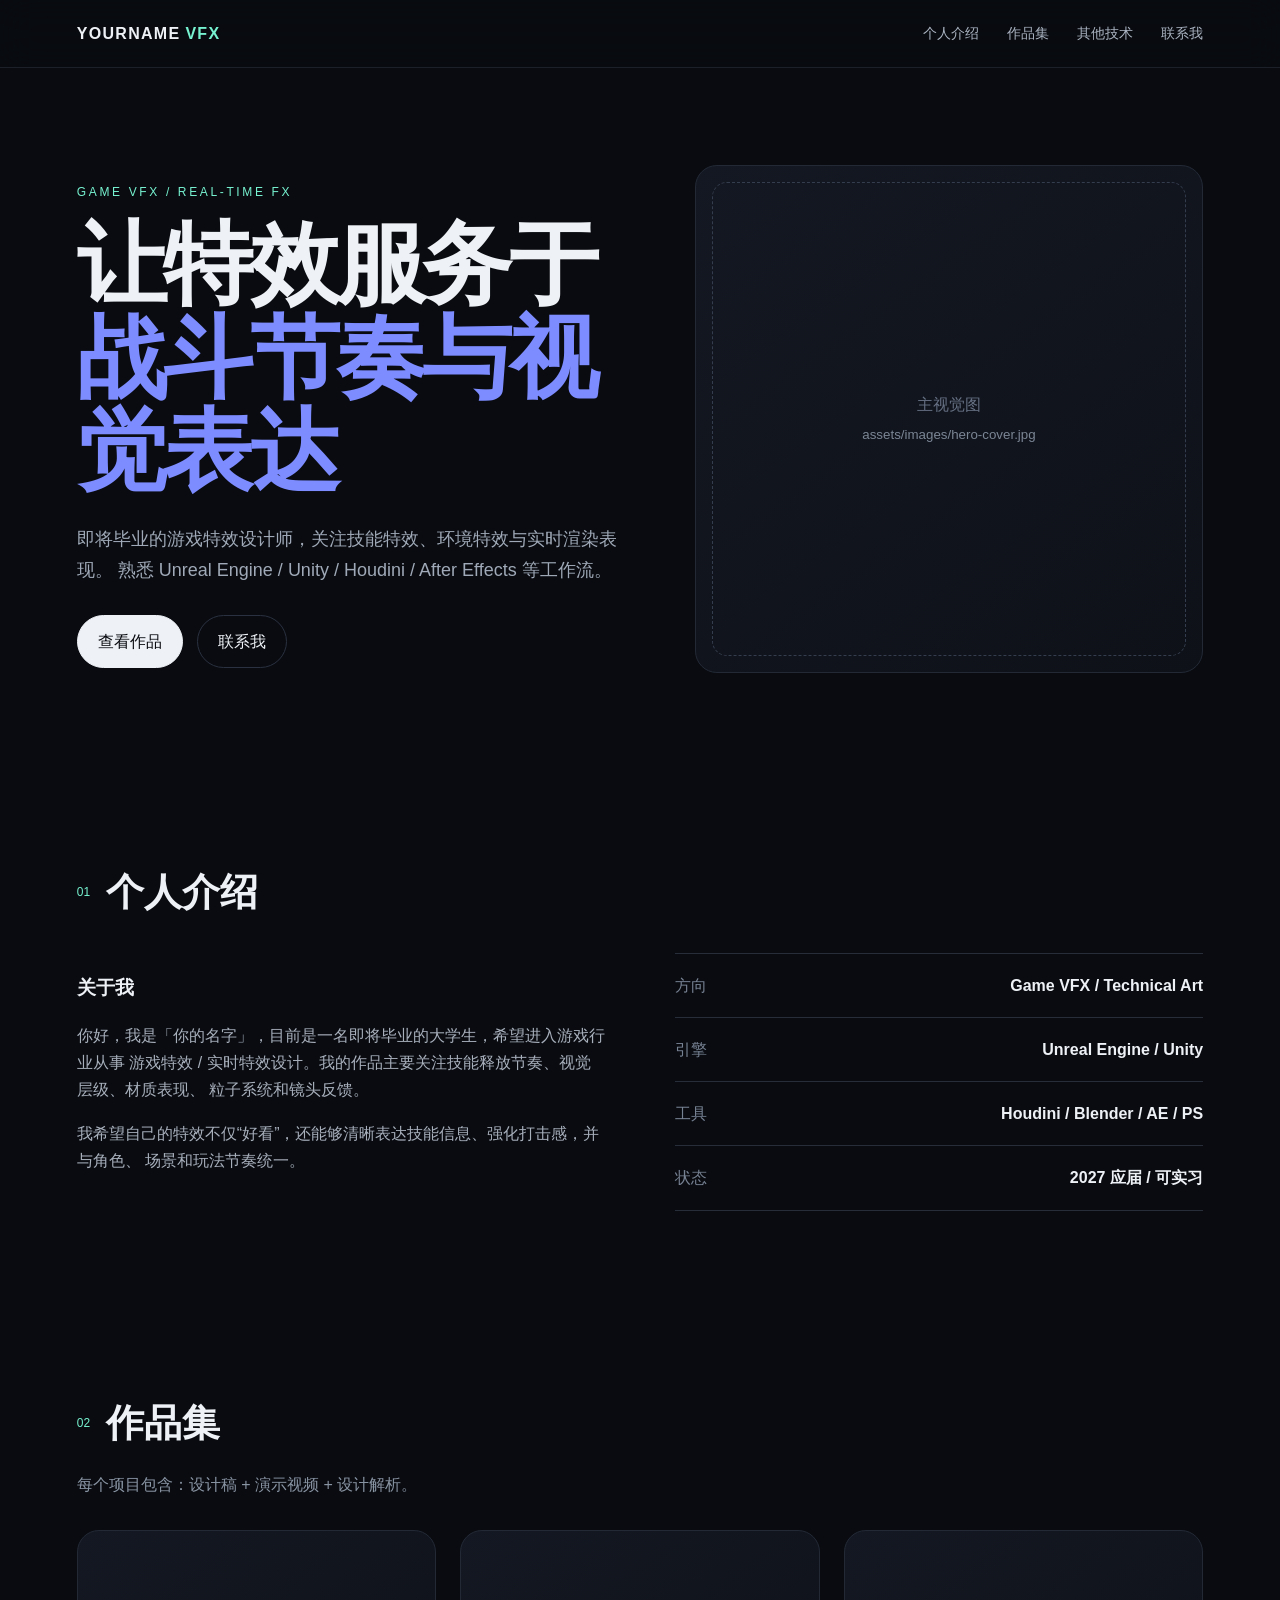
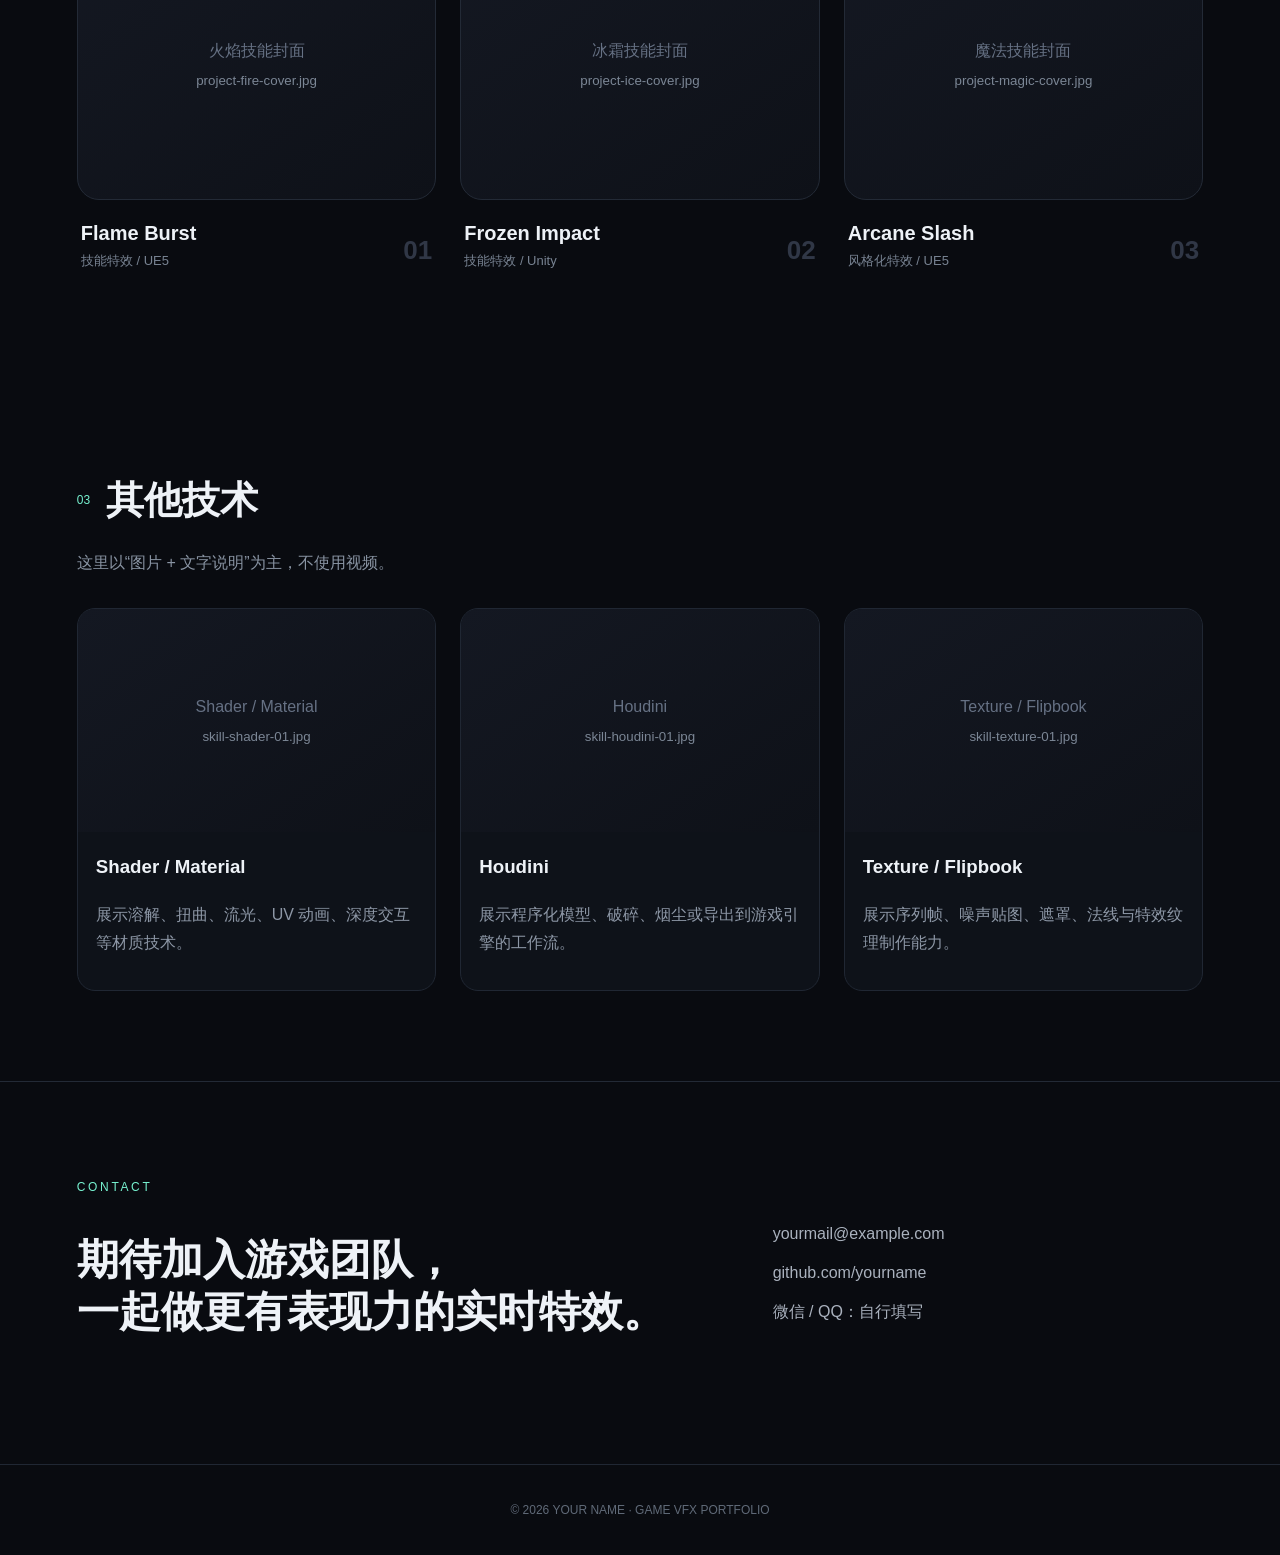
==== index.html @ 78c402db "Add files via upload" ====
<!DOCTYPE html>
<html lang="zh-CN">
<head>
  <meta charset="UTF-8" />
  <meta name="viewport" content="width=device-width, initial-scale=1.0" />
  <meta name="description" content="游戏特效设计师个人作品集" />
  <title>你的名字 | Game VFX Portfolio</title>
  <link rel="stylesheet" href="assets/css/style.css" />
</head>
<body>
  <header class="site-header">
    <a class="logo" href="index.html">YOURNAME<span>VFX</span></a>
    <nav>
      <a href="#about">个人介绍</a>
      <a href="#portfolio">作品集</a>
      <a href="#skills">其他技术</a>
      <a href="#contact">联系我</a>
    </nav>
  </header>

  <main>
    <section class="hero">
      <div>
        <p class="eyebrow">GAME VFX / REAL-TIME FX</p>
        <h1>让特效服务于<br><span>战斗节奏与视觉表达</span></h1>
        <p class="hero-copy">
          即将毕业的游戏特效设计师，关注技能特效、环境特效与实时渲染表现。
          熟悉 Unreal Engine / Unity / Houdini / After Effects 等工作流。
        </p>
        <div class="hero-actions">
          <a class="btn primary" href="#portfolio">查看作品</a>
          <a class="btn ghost" href="#contact">联系我</a>
        </div>
      </div>
      <div class="hero-card">
        <div class="hero-placeholder">
          <span>主视觉图</span>
          <small>assets/images/hero-cover.jpg</small>
        </div>
      </div>
    </section>

    <section id="about" class="section">
      <div class="section-title">
        <span>01</span><h2>个人介绍</h2>
      </div>
      <div class="about-grid">
        <div>
          <h3>关于我</h3>
          <p>
            你好，我是「你的名字」，目前是一名即将毕业的大学生，希望进入游戏行业从事
            游戏特效 / 实时特效设计。我的作品主要关注技能释放节奏、视觉层级、材质表现、
            粒子系统和镜头反馈。
          </p>
          <p>
            我希望自己的特效不仅“好看”，还能够清晰表达技能信息、强化打击感，并与角色、
            场景和玩法节奏统一。
          </p>
        </div>
        <div class="info-list">
          <div><span>方向</span><b>Game VFX / Technical Art</b></div>
          <div><span>引擎</span><b>Unreal Engine / Unity</b></div>
          <div><span>工具</span><b>Houdini / Blender / AE / PS</b></div>
          <div><span>状态</span><b>2027 应届 / 可实习</b></div>
        </div>
      </div>
    </section>

    <section id="portfolio" class="section">
      <div class="section-title">
        <span>02</span><h2>作品集</h2>
      </div>
      <p class="section-desc">每个项目包含：设计稿 + 演示视频 + 设计解析。</p>

      <div class="project-grid">
        <a class="project-card" href="project-fire.html">
          <div class="thumb placeholder">
            <span>火焰技能封面</span>
            <small>project-fire-cover.jpg</small>
          </div>
          <div class="project-meta">
            <div><b>Flame Burst</b><span>技能特效 / UE5</span></div>
            <strong>01</strong>
          </div>
        </a>

        <a class="project-card" href="project-ice.html">
          <div class="thumb placeholder">
            <span>冰霜技能封面</span>
            <small>project-ice-cover.jpg</small>
          </div>
          <div class="project-meta">
            <div><b>Frozen Impact</b><span>技能特效 / Unity</span></div>
            <strong>02</strong>
          </div>
        </a>

        <a class="project-card" href="project-magic.html">
          <div class="thumb placeholder">
            <span>魔法技能封面</span>
            <small>project-magic-cover.jpg</small>
          </div>
          <div class="project-meta">
            <div><b>Arcane Slash</b><span>风格化特效 / UE5</span></div>
            <strong>03</strong>
          </div>
        </a>
      </div>
    </section>

    <section id="skills" class="section">
      <div class="section-title">
        <span>03</span><h2>其他技术</h2>
      </div>
      <p class="section-desc">这里以“图片 + 文字说明”为主，不使用视频。</p>

      <div class="skills-grid">
        <article class="skill-card">
          <div class="skill-image placeholder">
            <span>Shader / Material</span>
            <small>skill-shader-01.jpg</small>
          </div>
          <h3>Shader / Material</h3>
          <p>展示溶解、扭曲、流光、UV 动画、深度交互等材质技术。</p>
        </article>

        <article class="skill-card">
          <div class="skill-image placeholder">
            <span>Houdini</span>
            <small>skill-houdini-01.jpg</small>
          </div>
          <h3>Houdini</h3>
          <p>展示程序化模型、破碎、烟尘或导出到游戏引擎的工作流。</p>
        </article>

        <article class="skill-card">
          <div class="skill-image placeholder">
            <span>Texture / Flipbook</span>
            <small>skill-texture-01.jpg</small>
          </div>
          <h3>Texture / Flipbook</h3>
          <p>展示序列帧、噪声贴图、遮罩、法线与特效纹理制作能力。</p>
        </article>
      </div>
    </section>

    <section id="contact" class="section contact">
      <div>
        <span class="eyebrow">CONTACT</span>
        <h2>期待加入游戏团队，<br>一起做更有表现力的实时特效。</h2>
      </div>
      <div class="contact-list">
        <a href="mailto:yourmail@example.com">yourmail@example.com</a>
        <a href="https://github.com/yourname" target="_blank" rel="noreferrer">github.com/yourname</a>
        <span>微信 / QQ：自行填写</span>
      </div>
    </section>
  </main>

  <footer>© 2026 YOUR NAME · GAME VFX PORTFOLIO</footer>
  <script src="assets/js/main.js"></script>
</body>
</html>
---- assets/css/style.css ----
*{box-sizing:border-box}html{scroll-behavior:smooth}body{margin:0;background:#090b10;color:#eef2f7;font-family:Inter,"Microsoft YaHei",Arial,sans-serif;line-height:1.7}a{color:inherit;text-decoration:none}img,video{max-width:100%;display:block}.site-header{position:sticky;top:0;z-index:20;display:flex;justify-content:space-between;align-items:center;padding:20px 6vw;background:rgba(9,11,16,.82);backdrop-filter:blur(18px);border-bottom:1px solid #1b2029}.logo{font-weight:800;letter-spacing:.08em}.logo span{color:#77f2d0;margin-left:5px}.site-header nav{display:flex;gap:28px;font-size:14px;color:#abb4c2}.site-header nav a:hover{color:#77f2d0}.hero,.section,.project-page{max-width:1280px;margin:auto}.hero{min-height:78vh;display:grid;grid-template-columns:1.05fr .95fr;gap:56px;align-items:center;padding:80px 6vw}.eyebrow{font-size:12px;letter-spacing:.22em;color:#77f2d0;text-transform:uppercase}.hero h1,.project-hero h1{font-size:clamp(46px,7vw,96px);line-height:1.04;margin:16px 0 26px;letter-spacing:-.04em}.hero h1 span{color:#7d8cff}.hero-copy{max-width:650px;color:#9fa9b7;font-size:18px}.hero-actions{display:flex;gap:14px;margin-top:30px}.btn{padding:12px 20px;border:1px solid #2a3140;border-radius:999px}.btn.primary{background:#eef2f7;color:#090b10;border-color:#eef2f7}.btn.ghost:hover{border-color:#77f2d0}.hero-card,.placeholder,.detail-placeholder{border:1px solid #232a36;background:linear-gradient(145deg,#141822,#0e1118);border-radius:22px}.hero-card{padding:16px}.hero-placeholder{aspect-ratio:1/1;display:grid;place-content:center;text-align:center;color:#657083;border:1px dashed #343d4d;border-radius:15px}.hero-placeholder small,.placeholder small,.detail-placeholder small{display:block;color:#7b8695;margin-top:6px}.section{padding:90px 6vw}.section-title{display:flex;align-items:center;gap:16px;margin-bottom:28px}.section-title span{font-size:12px;color:#77f2d0}.section-title h2{font-size:38px;margin:0}.section-desc{color:#8994a3;margin:-12px 0 32px}.about-grid{display:grid;grid-template-columns:1fr 1fr;gap:70px}.about-grid p{color:#a8b0bc}.info-list{border-top:1px solid #272e3a}.info-list div{display:flex;justify-content:space-between;padding:18px 0;border-bottom:1px solid #272e3a}.info-list span{color:#768192}.project-grid{display:grid;grid-template-columns:repeat(3,1fr);gap:24px}.project-card{transition:.25s}.project-card:hover{transform:translateY(-6px)}.thumb{aspect-ratio:4/3;display:grid;place-content:center;text-align:center;color:#667184}.project-meta{display:flex;justify-content:space-between;align-items:flex-end;padding:16px 4px}.project-meta b{display:block;font-size:20px}.project-meta span{display:block;color:#788392;font-size:13px}.project-meta strong{font-size:26px;color:#303746}.skills-grid{display:grid;grid-template-columns:repeat(3,1fr);gap:24px}.skill-card{border:1px solid #202733;border-radius:18px;overflow:hidden;background:#0e1219}.skill-image{aspect-ratio:16/10;border:0;border-radius:0;display:grid;place-content:center;text-align:center;color:#667184}.skill-card h3,.skill-card p{padding:0 18px}.skill-card p{color:#8d97a6;padding-bottom:18px}.contact{display:grid;grid-template-columns:1.2fr .8fr;gap:50px;border-top:1px solid #232a36}.contact h2{font-size:42px;line-height:1.25}.contact-list{display:flex;flex-direction:column;gap:12px;justify-content:center;color:#aab2be}.contact-list a:hover{color:#77f2d0}footer{padding:35px 6vw;border-top:1px solid #202733;color:#606a78;font-size:12px;text-align:center}.project-page{padding:60px 6vw 100px}.project-hero{padding:50px 0 70px;max-width:900px}.project-hero p:last-child{color:#9ea8b6;font-size:18px}.project-block{padding:60px 0;border-top:1px solid #202733}.image-stack{display:grid;grid-template-columns:1fr 1fr;gap:20px}.detail-placeholder{aspect-ratio:16/10;display:grid;place-content:center;text-align:center;color:#687385}.project-video{width:100%;border-radius:18px;background:#000;border:1px solid #222a35}.file-note{font-size:13px;color:#697485}.analysis-grid{display:grid;grid-template-columns:1fr 1fr;gap:20px}.analysis-grid article{padding:24px;border:1px solid #202733;border-radius:16px;background:#0e1219}.analysis-grid h3{margin-top:0}.analysis-grid p{color:#929ca9}.project-nav{display:flex;justify-content:space-between;padding-top:40px}.project-nav a{color:#77f2d0}@media(max-width:900px){.site-header{padding:16px 5vw}.site-header nav{gap:14px;font-size:12px}.hero{grid-template-columns:1fr;padding:60px 5vw}.about-grid,.contact,.analysis-grid,.image-stack{grid-template-columns:1fr}.project-grid,.skills-grid{grid-template-columns:1fr 1fr}.section{padding:70px 5vw}}@media(max-width:620px){.site-header nav a:nth-child(2),.site-header nav a:nth-child(3){display:none}.project-grid,.skills-grid{grid-template-columns:1fr}.hero h1{font-size:48px}.section-title h2{font-size:30px}.contact h2{font-size:32px}}
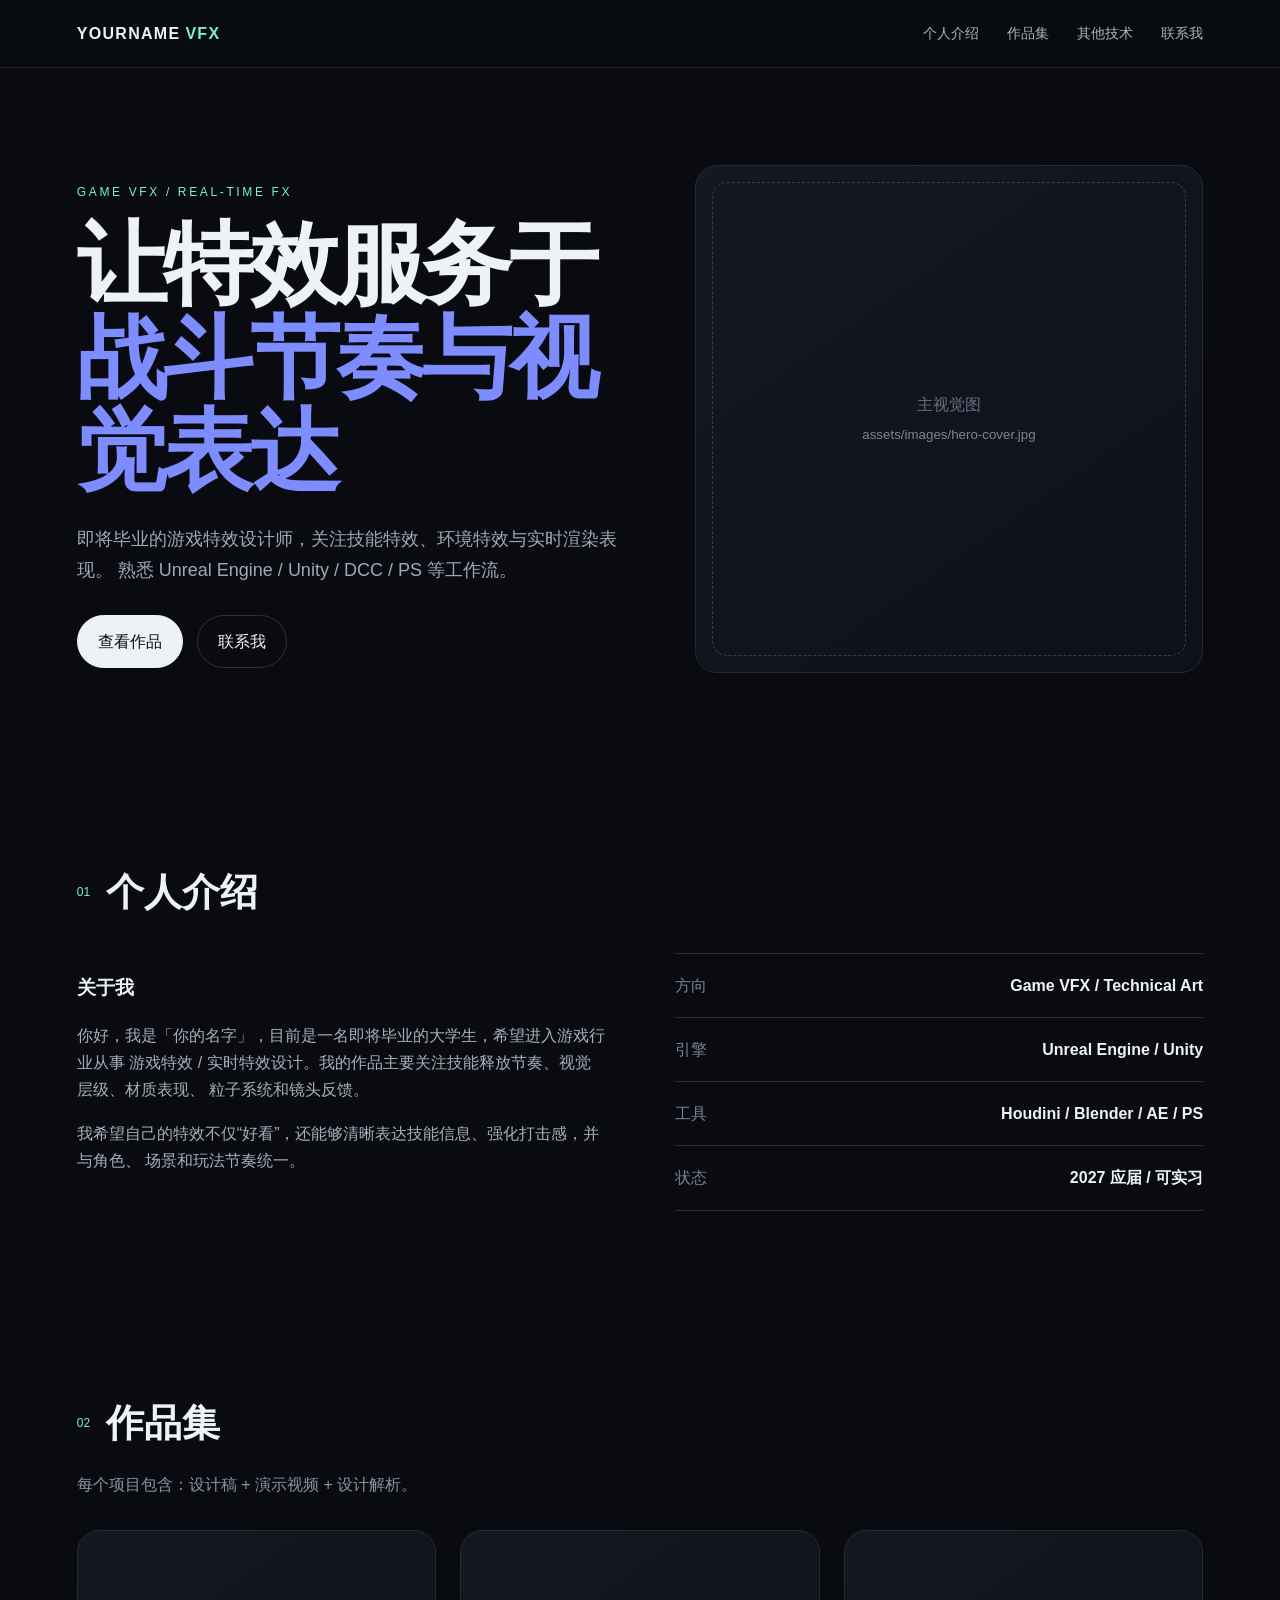
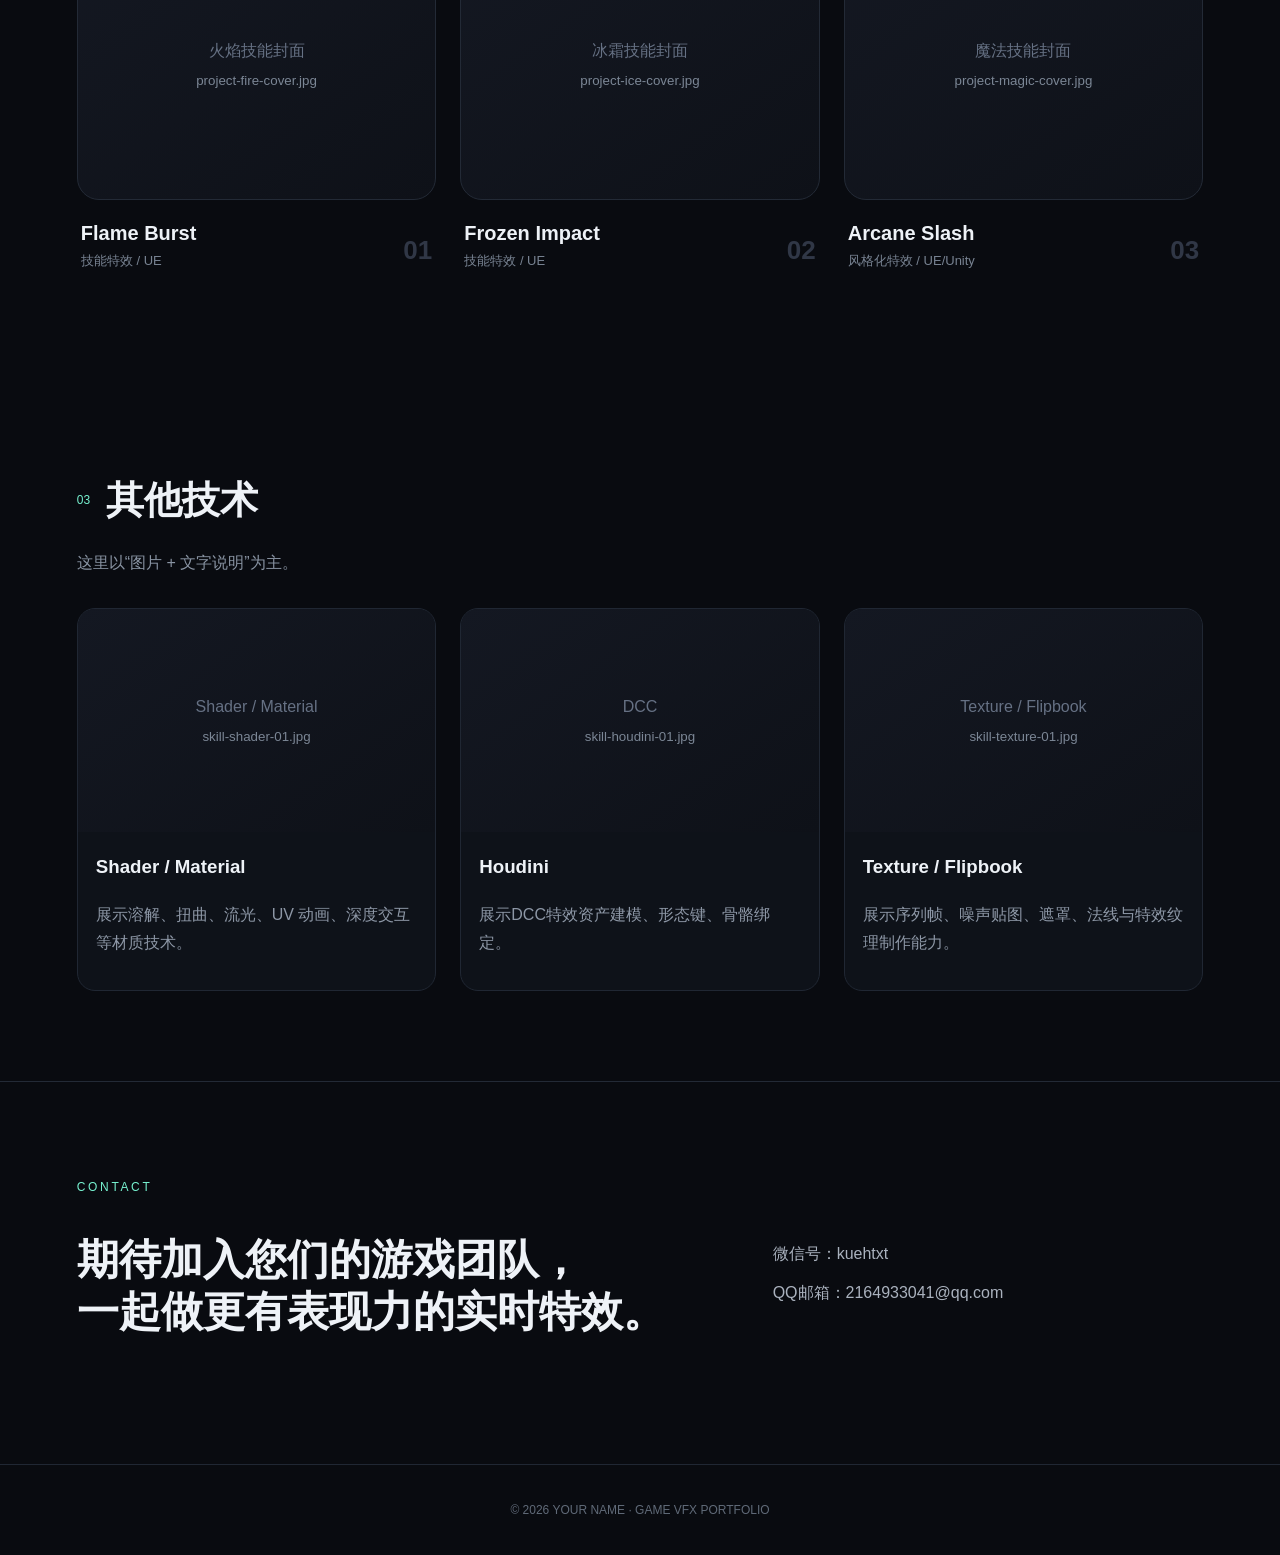
==== commit 25eda7ee: "Update index.html" ====
--- a/index.html
+++ b/index.html
@@ -25,7 +25,7 @@
         <h1>让特效服务于<br><span>战斗节奏与视觉表达</span></h1>
         <p class="hero-copy">
           即将毕业的游戏特效设计师，关注技能特效、环境特效与实时渲染表现。
-          熟悉 Unreal Engine / Unity / Houdini / After Effects 等工作流。
+          熟悉 Unreal Engine / Unity / DCC / PS 等工作流。
         </p>
         <div class="hero-actions">
           <a class="btn primary" href="#portfolio">查看作品</a>
@@ -79,7 +79,7 @@
             <small>project-fire-cover.jpg</small>
           </div>
           <div class="project-meta">
-            <div><b>Flame Burst</b><span>技能特效 / UE5</span></div>
+            <div><b>Flame Burst</b><span>技能特效 / UE</span></div>
             <strong>01</strong>
           </div>
         </a>
@@ -90,7 +90,7 @@
             <small>project-ice-cover.jpg</small>
           </div>
           <div class="project-meta">
-            <div><b>Frozen Impact</b><span>技能特效 / Unity</span></div>
+            <div><b>Frozen Impact</b><span>技能特效 / UE</span></div>
             <strong>02</strong>
           </div>
         </a>
@@ -101,7 +101,7 @@
             <small>project-magic-cover.jpg</small>
           </div>
           <div class="project-meta">
-            <div><b>Arcane Slash</b><span>风格化特效 / UE5</span></div>
+            <div><b>Arcane Slash</b><span>风格化特效 / UE/Unity</span></div>
             <strong>03</strong>
           </div>
         </a>
@@ -112,7 +112,7 @@
       <div class="section-title">
         <span>03</span><h2>其他技术</h2>
       </div>
-      <p class="section-desc">这里以“图片 + 文字说明”为主，不使用视频。</p>
+      <p class="section-desc">这里以“图片 + 文字说明”为主。</p>
 
       <div class="skills-grid">
         <article class="skill-card">
@@ -126,11 +126,11 @@
 
         <article class="skill-card">
           <div class="skill-image placeholder">
-            <span>Houdini</span>
+            <span>DCC</span>
             <small>skill-houdini-01.jpg</small>
           </div>
           <h3>Houdini</h3>
-          <p>展示程序化模型、破碎、烟尘或导出到游戏引擎的工作流。</p>
+          <p>展示DCC特效资产建模、形态键、骨骼绑定。</p>
         </article>
 
         <article class="skill-card">
@@ -147,12 +147,11 @@
     <section id="contact" class="section contact">
       <div>
         <span class="eyebrow">CONTACT</span>
-        <h2>期待加入游戏团队，<br>一起做更有表现力的实时特效。</h2>
+        <h2>期待加入您们的游戏团队，<br>一起做更有表现力的实时特效。</h2>
       </div>
       <div class="contact-list">
-        <a href="mailto:yourmail@example.com">yourmail@example.com</a>
-        <a href="https://github.com/yourname" target="_blank" rel="noreferrer">github.com/yourname</a>
-        <span>微信 / QQ：自行填写</span>
+        <span>微信号：kuehtxt</span>
+        <span>QQ邮箱：2164933041@qq.com</span>
       </div>
     </section>
   </main>
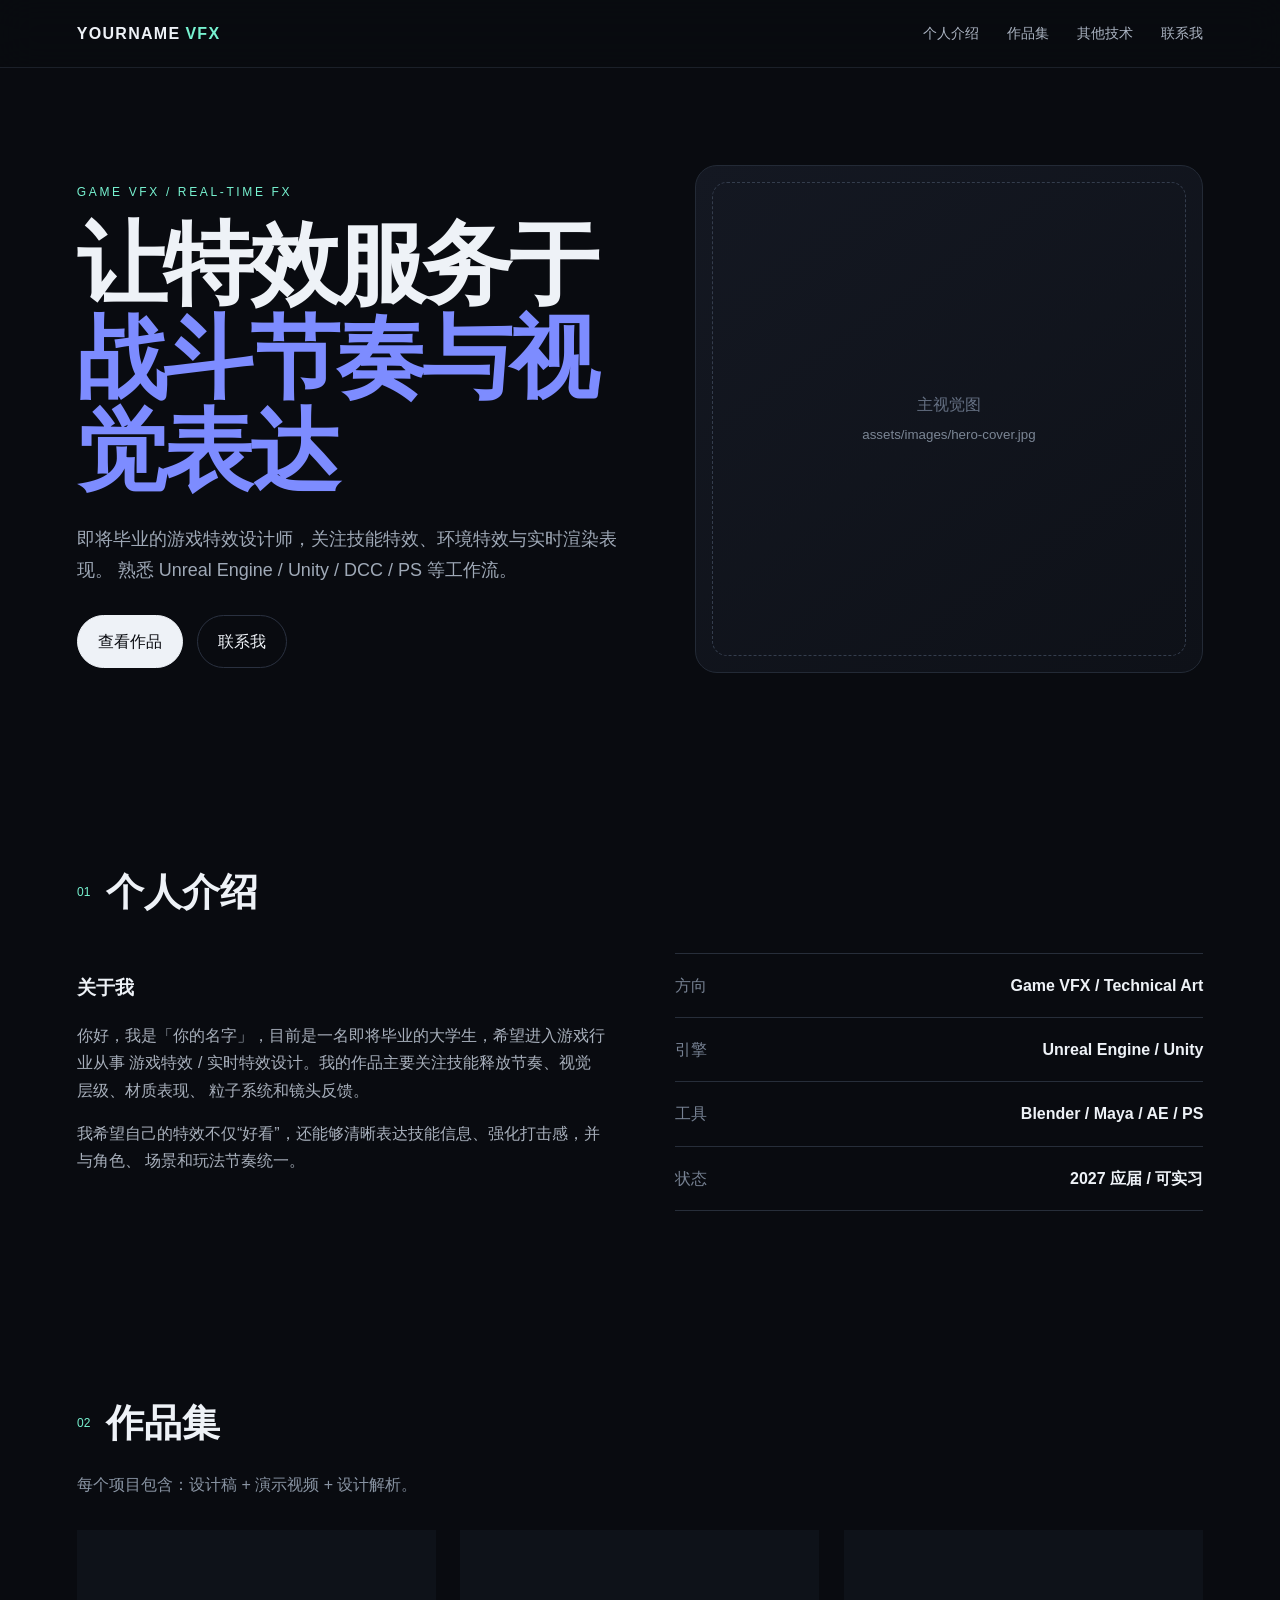
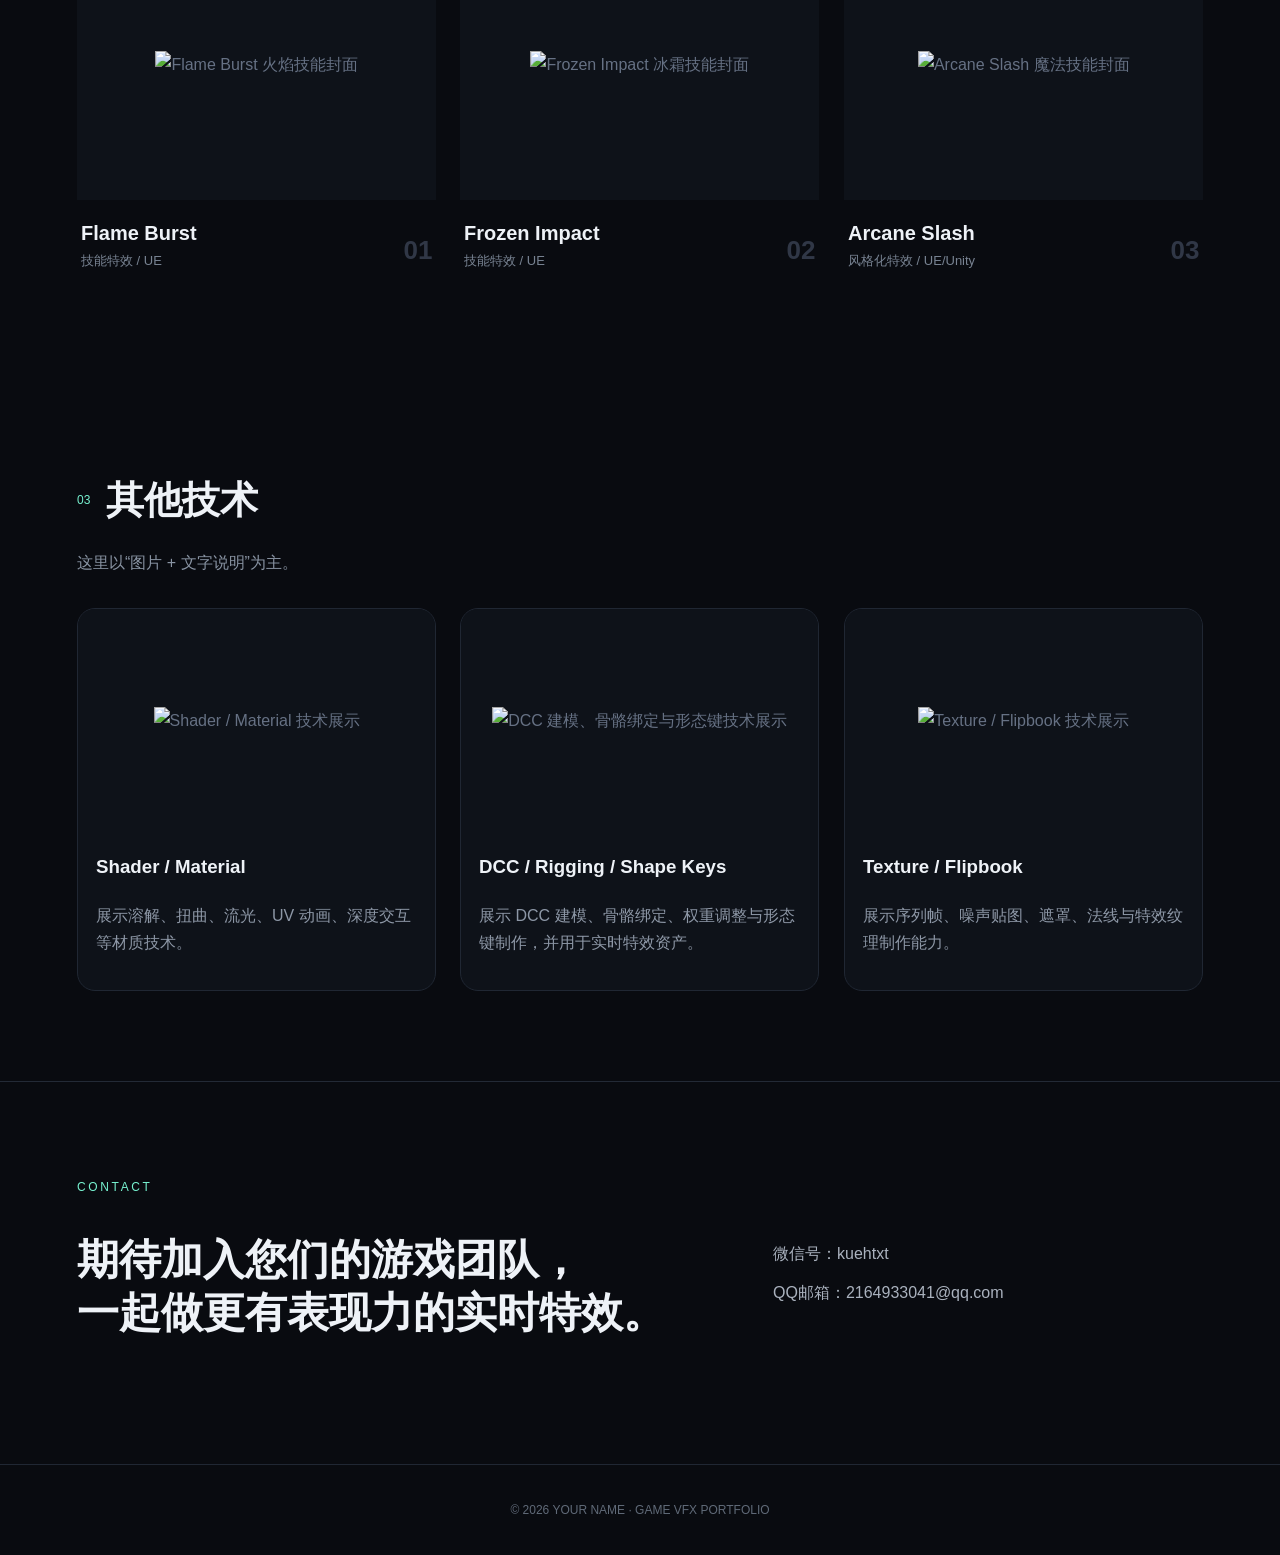
==== commit 08847e97: "Add files via upload" ====
--- a/index.html
+++ b/index.html
@@ -13,7 +13,7 @@
     <nav>
       <a href="#about">个人介绍</a>
       <a href="#portfolio">作品集</a>
-      <a href="#skills">其他技术</a>
+      <a href="skills.html">其他技术</a>
       <a href="#contact">联系我</a>
     </nav>
   </header>
@@ -60,7 +60,7 @@
         <div class="info-list">
           <div><span>方向</span><b>Game VFX / Technical Art</b></div>
           <div><span>引擎</span><b>Unreal Engine / Unity</b></div>
-          <div><span>工具</span><b>Houdini / Blender / AE / PS</b></div>
+          <div><span>工具</span><b>Blender / Maya / AE / PS</b></div>
           <div><span>状态</span><b>2027 应届 / 可实习</b></div>
         </div>
       </div>
@@ -74,9 +74,8 @@
 
       <div class="project-grid">
         <a class="project-card" href="project-fire.html">
-          <div class="thumb placeholder">
-            <span>火焰技能封面</span>
-            <small>project-fire-cover.jpg</small>
+          <div class="thumb media-frame">
+            <img src="assets/images/portfolio/project-fire-cover.jpg" alt="Flame Burst 火焰技能封面" loading="lazy">
           </div>
           <div class="project-meta">
             <div><b>Flame Burst</b><span>技能特效 / UE</span></div>
@@ -85,9 +84,8 @@
         </a>
 
         <a class="project-card" href="project-ice.html">
-          <div class="thumb placeholder">
-            <span>冰霜技能封面</span>
-            <small>project-ice-cover.jpg</small>
+          <div class="thumb media-frame">
+            <img src="assets/images/portfolio/project-ice-cover.jpg" alt="Frozen Impact 冰霜技能封面" loading="lazy">
           </div>
           <div class="project-meta">
             <div><b>Frozen Impact</b><span>技能特效 / UE</span></div>
@@ -96,9 +94,8 @@
         </a>
 
         <a class="project-card" href="project-magic.html">
-          <div class="thumb placeholder">
-            <span>魔法技能封面</span>
-            <small>project-magic-cover.jpg</small>
+          <div class="thumb media-frame">
+            <img src="assets/images/portfolio/project-magic-cover.jpg" alt="Arcane Slash 魔法技能封面" loading="lazy">
           </div>
           <div class="project-meta">
             <div><b>Arcane Slash</b><span>风格化特效 / UE/Unity</span></div>
@@ -115,32 +112,29 @@
       <p class="section-desc">这里以“图片 + 文字说明”为主。</p>
 
       <div class="skills-grid">
-        <article class="skill-card">
-          <div class="skill-image placeholder">
-            <span>Shader / Material</span>
-            <small>skill-shader-01.jpg</small>
+        <a class="skill-card" href="skill-shader.html">
+          <div class="skill-image media-frame">
+            <img src="assets/images/skills/skill-shader-01.jpg" alt="Shader / Material 技术展示" loading="lazy">
           </div>
           <h3>Shader / Material</h3>
           <p>展示溶解、扭曲、流光、UV 动画、深度交互等材质技术。</p>
-        </article>
+        </a>
 
-        <article class="skill-card">
-          <div class="skill-image placeholder">
-            <span>DCC</span>
-            <small>skill-houdini-01.jpg</small>
+        <a class="skill-card" href="skill-dcc.html">
+          <div class="skill-image media-frame">
+            <img src="assets/images/skills/skill-dcc-01.jpg" alt="DCC 建模、骨骼绑定与形态键技术展示" loading="lazy">
           </div>
-          <h3>Houdini</h3>
-          <p>展示DCC特效资产建模、形态键、骨骼绑定。</p>
-        </article>
+          <h3>DCC / Rigging / Shape Keys</h3>
+          <p>展示 DCC 建模、骨骼绑定、权重调整与形态键制作，并用于实时特效资产。</p>
+        </a>
 
-        <article class="skill-card">
-          <div class="skill-image placeholder">
-            <span>Texture / Flipbook</span>
-            <small>skill-texture-01.jpg</small>
+        <a class="skill-card" href="skill-texture.html">
+          <div class="skill-image media-frame">
+            <img src="assets/images/skills/skill-texture-01.jpg" alt="Texture / Flipbook 技术展示" loading="lazy">
           </div>
           <h3>Texture / Flipbook</h3>
           <p>展示序列帧、噪声贴图、遮罩、法线与特效纹理制作能力。</p>
-        </article>
+        </a>
       </div>
     </section>
 
--- a/assets/css/style.css
+++ b/assets/css/style.css
@@ -1 +1,28 @@
-*{box-sizing:border-box}html{scroll-behavior:smooth}body{margin:0;background:#090b10;color:#eef2f7;font-family:Inter,"Microsoft YaHei",Arial,sans-serif;line-height:1.7}a{color:inherit;text-decoration:none}img,video{max-width:100%;display:block}.site-header{position:sticky;top:0;z-index:20;display:flex;justify-content:space-between;align-items:center;padding:20px 6vw;background:rgba(9,11,16,.82);backdrop-filter:blur(18px);border-bottom:1px solid #1b2029}.logo{font-weight:800;letter-spacing:.08em}.logo span{color:#77f2d0;margin-left:5px}.site-header nav{display:flex;gap:28px;font-size:14px;color:#abb4c2}.site-header nav a:hover{color:#77f2d0}.hero,.section,.project-page{max-width:1280px;margin:auto}.hero{min-height:78vh;display:grid;grid-template-columns:1.05fr .95fr;gap:56px;align-items:center;padding:80px 6vw}.eyebrow{font-size:12px;letter-spacing:.22em;color:#77f2d0;text-transform:uppercase}.hero h1,.project-hero h1{font-size:clamp(46px,7vw,96px);line-height:1.04;margin:16px 0 26px;letter-spacing:-.04em}.hero h1 span{color:#7d8cff}.hero-copy{max-width:650px;color:#9fa9b7;font-size:18px}.hero-actions{display:flex;gap:14px;margin-top:30px}.btn{padding:12px 20px;border:1px solid #2a3140;border-radius:999px}.btn.primary{background:#eef2f7;color:#090b10;border-color:#eef2f7}.btn.ghost:hover{border-color:#77f2d0}.hero-card,.placeholder,.detail-placeholder{border:1px solid #232a36;background:linear-gradient(145deg,#141822,#0e1118);border-radius:22px}.hero-card{padding:16px}.hero-placeholder{aspect-ratio:1/1;display:grid;place-content:center;text-align:center;color:#657083;border:1px dashed #343d4d;border-radius:15px}.hero-placeholder small,.placeholder small,.detail-placeholder small{display:block;color:#7b8695;margin-top:6px}.section{padding:90px 6vw}.section-title{display:flex;align-items:center;gap:16px;margin-bottom:28px}.section-title span{font-size:12px;color:#77f2d0}.section-title h2{font-size:38px;margin:0}.section-desc{color:#8994a3;margin:-12px 0 32px}.about-grid{display:grid;grid-template-columns:1fr 1fr;gap:70px}.about-grid p{color:#a8b0bc}.info-list{border-top:1px solid #272e3a}.info-list div{display:flex;justify-content:space-between;padding:18px 0;border-bottom:1px solid #272e3a}.info-list span{color:#768192}.project-grid{display:grid;grid-template-columns:repeat(3,1fr);gap:24px}.project-card{transition:.25s}.project-card:hover{transform:translateY(-6px)}.thumb{aspect-ratio:4/3;display:grid;place-content:center;text-align:center;color:#667184}.project-meta{display:flex;justify-content:space-between;align-items:flex-end;padding:16px 4px}.project-meta b{display:block;font-size:20px}.project-meta span{display:block;color:#788392;font-size:13px}.project-meta strong{font-size:26px;color:#303746}.skills-grid{display:grid;grid-template-columns:repeat(3,1fr);gap:24px}.skill-card{border:1px solid #202733;border-radius:18px;overflow:hidden;background:#0e1219}.skill-image{aspect-ratio:16/10;border:0;border-radius:0;display:grid;place-content:center;text-align:center;color:#667184}.skill-card h3,.skill-card p{padding:0 18px}.skill-card p{color:#8d97a6;padding-bottom:18px}.contact{display:grid;grid-template-columns:1.2fr .8fr;gap:50px;border-top:1px solid #232a36}.contact h2{font-size:42px;line-height:1.25}.contact-list{display:flex;flex-direction:column;gap:12px;justify-content:center;color:#aab2be}.contact-list a:hover{color:#77f2d0}footer{padding:35px 6vw;border-top:1px solid #202733;color:#606a78;font-size:12px;text-align:center}.project-page{padding:60px 6vw 100px}.project-hero{padding:50px 0 70px;max-width:900px}.project-hero p:last-child{color:#9ea8b6;font-size:18px}.project-block{padding:60px 0;border-top:1px solid #202733}.image-stack{display:grid;grid-template-columns:1fr 1fr;gap:20px}.detail-placeholder{aspect-ratio:16/10;display:grid;place-content:center;text-align:center;color:#687385}.project-video{width:100%;border-radius:18px;background:#000;border:1px solid #222a35}.file-note{font-size:13px;color:#697485}.analysis-grid{display:grid;grid-template-columns:1fr 1fr;gap:20px}.analysis-grid article{padding:24px;border:1px solid #202733;border-radius:16px;background:#0e1219}.analysis-grid h3{margin-top:0}.analysis-grid p{color:#929ca9}.project-nav{display:flex;justify-content:space-between;padding-top:40px}.project-nav a{color:#77f2d0}@media(max-width:900px){.site-header{padding:16px 5vw}.site-header nav{gap:14px;font-size:12px}.hero{grid-template-columns:1fr;padding:60px 5vw}.about-grid,.contact,.analysis-grid,.image-stack{grid-template-columns:1fr}.project-grid,.skills-grid{grid-template-columns:1fr 1fr}.section{padding:70px 5vw}}@media(max-width:620px){.site-header nav a:nth-child(2),.site-header nav a:nth-child(3){display:none}.project-grid,.skills-grid{grid-template-columns:1fr}.hero h1{font-size:48px}.section-title h2{font-size:30px}.contact h2{font-size:32px}}+*{box-sizing:border-box}html{scroll-behavior:smooth}body{margin:0;background:#090b10;color:#eef2f7;font-family:Inter,"Microsoft YaHei",Arial,sans-serif;line-height:1.7}a{color:inherit;text-decoration:none}img,video{max-width:100%;display:block}.site-header{position:sticky;top:0;z-index:20;display:flex;justify-content:space-between;align-items:center;padding:20px 6vw;background:rgba(9,11,16,.82);backdrop-filter:blur(18px);border-bottom:1px solid #1b2029}.logo{font-weight:800;letter-spacing:.08em}.logo span{color:#77f2d0;margin-left:5px}.site-header nav{display:flex;gap:28px;font-size:14px;color:#abb4c2}.site-header nav a:hover{color:#77f2d0}.hero,.section,.project-page{max-width:1280px;margin:auto}.hero{min-height:78vh;display:grid;grid-template-columns:1.05fr .95fr;gap:56px;align-items:center;padding:80px 6vw}.eyebrow{font-size:12px;letter-spacing:.22em;color:#77f2d0;text-transform:uppercase}.hero h1,.project-hero h1{font-size:clamp(46px,7vw,96px);line-height:1.04;margin:16px 0 26px;letter-spacing:-.04em}.hero h1 span{color:#7d8cff}.hero-copy{max-width:650px;color:#9fa9b7;font-size:18px}.hero-actions{display:flex;gap:14px;margin-top:30px}.btn{padding:12px 20px;border:1px solid #2a3140;border-radius:999px}.btn.primary{background:#eef2f7;color:#090b10;border-color:#eef2f7}.btn.ghost:hover{border-color:#77f2d0}.hero-card,.placeholder,.detail-placeholder{border:1px solid #232a36;background:linear-gradient(145deg,#141822,#0e1118);border-radius:22px}.hero-card{padding:16px}.hero-placeholder{aspect-ratio:1/1;display:grid;place-content:center;text-align:center;color:#657083;border:1px dashed #343d4d;border-radius:15px}.hero-placeholder small,.placeholder small,.detail-placeholder small{display:block;color:#7b8695;margin-top:6px}.section{padding:90px 6vw}.section-title{display:flex;align-items:center;gap:16px;margin-bottom:28px}.section-title span{font-size:12px;color:#77f2d0}.section-title h2{font-size:38px;margin:0}.section-desc{color:#8994a3;margin:-12px 0 32px}.about-grid{display:grid;grid-template-columns:1fr 1fr;gap:70px}.about-grid p{color:#a8b0bc}.info-list{border-top:1px solid #272e3a}.info-list div{display:flex;justify-content:space-between;padding:18px 0;border-bottom:1px solid #272e3a}.info-list span{color:#768192}.project-grid{display:grid;grid-template-columns:repeat(3,1fr);gap:24px}.project-card{transition:.25s}.project-card:hover{transform:translateY(-6px)}.thumb{aspect-ratio:4/3;display:grid;place-content:center;text-align:center;color:#667184}.project-meta{display:flex;justify-content:space-between;align-items:flex-end;padding:16px 4px}.project-meta b{display:block;font-size:20px}.project-meta span{display:block;color:#788392;font-size:13px}.project-meta strong{font-size:26px;color:#303746}.skills-grid{display:grid;grid-template-columns:repeat(3,1fr);gap:24px}.skill-card{border:1px solid #202733;border-radius:18px;overflow:hidden;background:#0e1219}.skill-image{aspect-ratio:16/10;border:0;border-radius:0;display:grid;place-content:center;text-align:center;color:#667184}.skill-card h3,.skill-card p{padding:0 18px}.skill-card p{color:#8d97a6;padding-bottom:18px}.contact{display:grid;grid-template-columns:1.2fr .8fr;gap:50px;border-top:1px solid #232a36}.contact h2{font-size:42px;line-height:1.25}.contact-list{display:flex;flex-direction:column;gap:12px;justify-content:center;color:#aab2be}.contact-list a:hover{color:#77f2d0}footer{padding:35px 6vw;border-top:1px solid #202733;color:#606a78;font-size:12px;text-align:center}.project-page{padding:60px 6vw 100px}.project-hero{padding:50px 0 70px;max-width:900px}.project-hero p:last-child{color:#9ea8b6;font-size:18px}.project-block{padding:60px 0;border-top:1px solid #202733}.image-stack{display:grid;grid-template-columns:1fr 1fr;gap:20px}.detail-placeholder{aspect-ratio:16/10;display:grid;place-content:center;text-align:center;color:#687385}.project-video{width:100%;border-radius:18px;background:#000;border:1px solid #222a35}.file-note{font-size:13px;color:#697485}.analysis-grid{display:grid;grid-template-columns:1fr 1fr;gap:20px}.analysis-grid article{padding:24px;border:1px solid #202733;border-radius:16px;background:#0e1219}.analysis-grid h3{margin-top:0}.analysis-grid p{color:#929ca9}.project-nav{display:flex;justify-content:space-between;padding-top:40px}.project-nav a{color:#77f2d0}@media(max-width:900px){.site-header{padding:16px 5vw}.site-header nav{gap:14px;font-size:12px}.hero{grid-template-columns:1fr;padding:60px 5vw}.about-grid,.contact,.analysis-grid,.image-stack{grid-template-columns:1fr}.project-grid,.skills-grid{grid-template-columns:1fr 1fr}.section{padding:70px 5vw}}@media(max-width:620px){.site-header nav a:nth-child(2),.site-header nav a:nth-child(3){display:none}.project-grid,.skills-grid{grid-template-columns:1fr}.hero h1{font-size:48px}.section-title h2{font-size:30px}.contact h2{font-size:32px}}
+/* Real image containers */
+.media-frame{position:relative;overflow:hidden;background:#0e1219}
+.media-frame img{width:100%;height:100%;object-fit:cover;display:block;transition:transform .55s ease,filter .55s ease}
+.project-card:hover .media-frame img,.skill-card:hover .media-frame img{transform:scale(1.035);filter:brightness(1.06)}
+
+/* Scroll reveal: elements fade/slide in as they enter the viewport. */
+.reveal{opacity:0;transform:translateY(34px);transition:opacity .8s cubic-bezier(.2,.7,.2,1),transform .8s cubic-bezier(.2,.7,.2,1);will-change:opacity,transform}
+.reveal.is-visible{opacity:1;transform:none}
+@media (prefers-reduced-motion:reduce){.reveal{opacity:1;transform:none;transition:none}}
+
+/* Anchor navigation: keep sections visible below the sticky header. */
+#about,#portfolio,#skills,#contact{scroll-margin-top:96px}
+
+/* Keep the important “其他技术” navigation item visible on mobile too. */
+@media(max-width:620px){
+  .site-header nav a:nth-child(3){display:inline-block}
+  .site-header nav{gap:10px}
+}
+
+/* Independent Other Skills pages */
+.skill-card{display:block;color:inherit}
+.skill-detail-image{width:100%;max-width:1000px;aspect-ratio:16/9;border:1px solid #232a36;border-radius:20px}
+.skill-detail-image img{width:100%;height:100%;object-fit:cover}
+.skill-detail-desc{max-width:900px;color:#9ea8b6;font-size:17px;margin-bottom:30px}
+
+/* Skill detail pages: keep only the Home link aligned right. */
+.project-nav-home-only { justify-content: flex-end; }
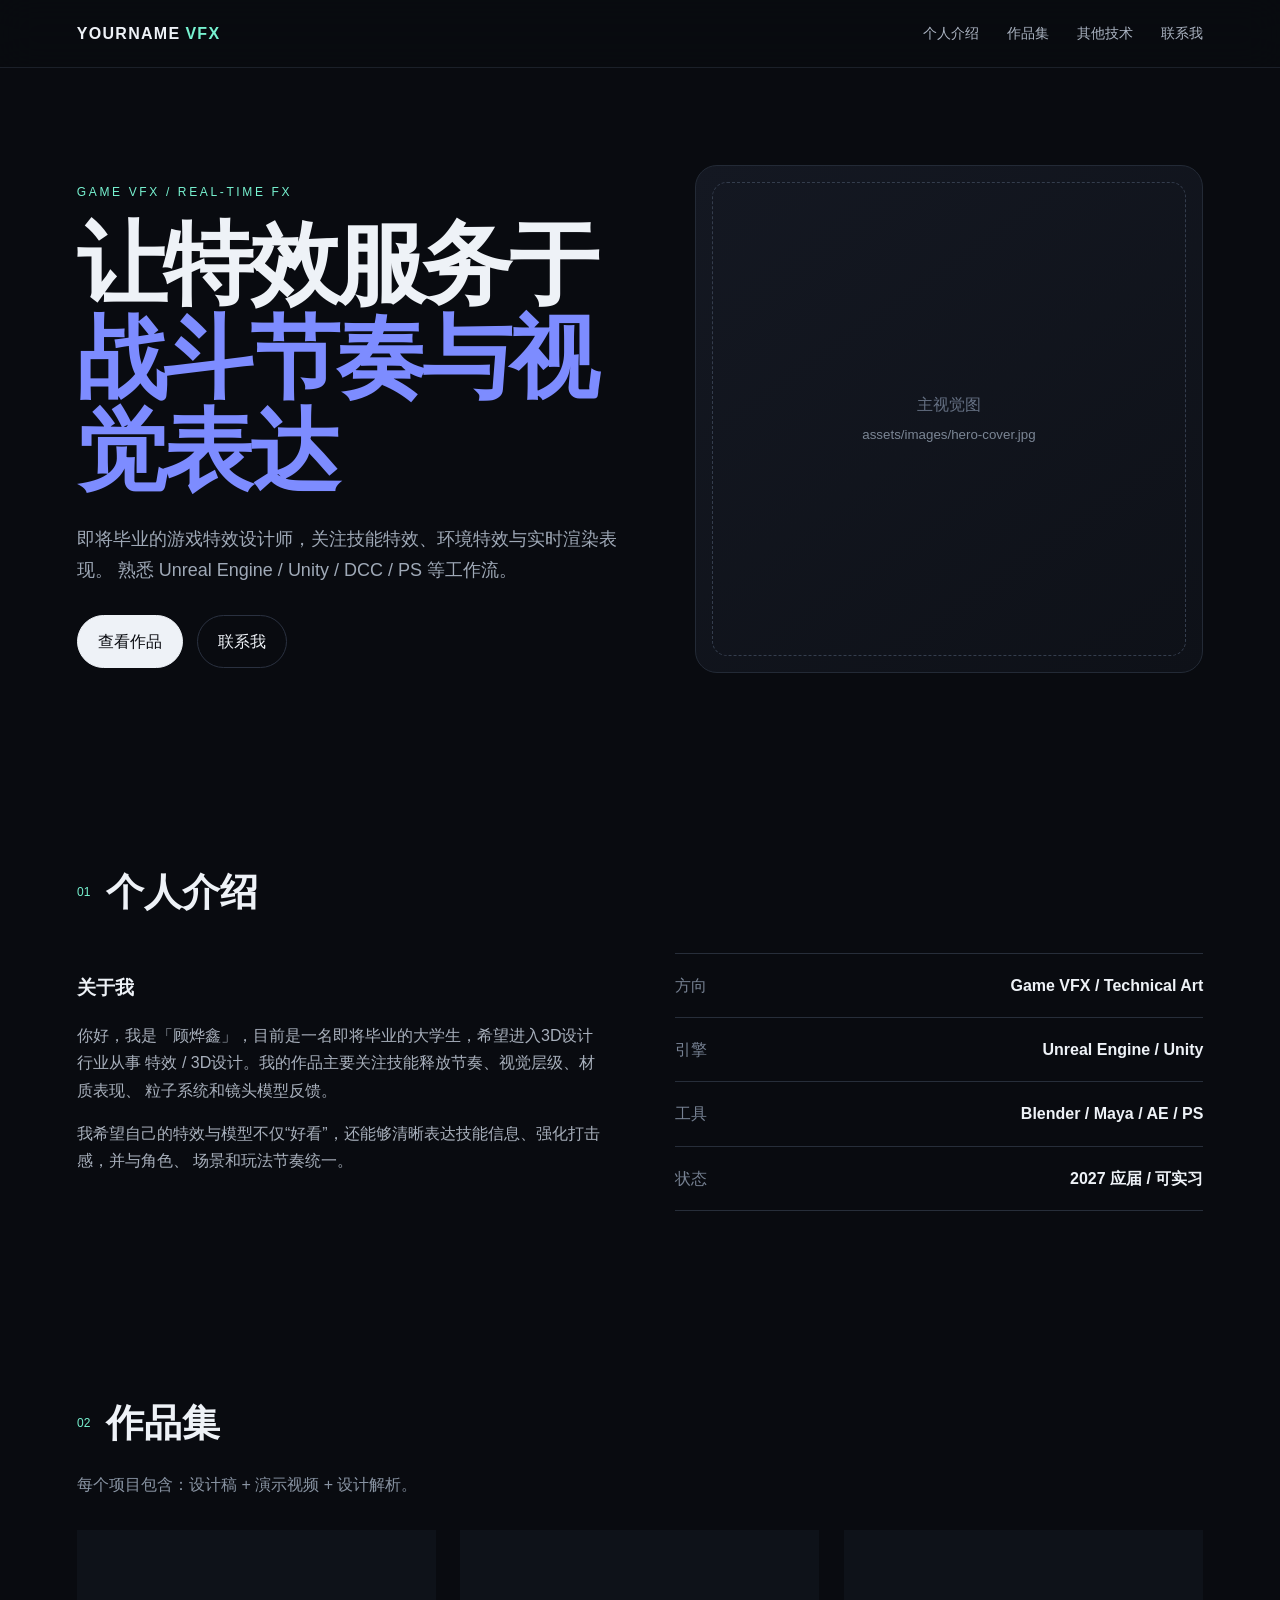
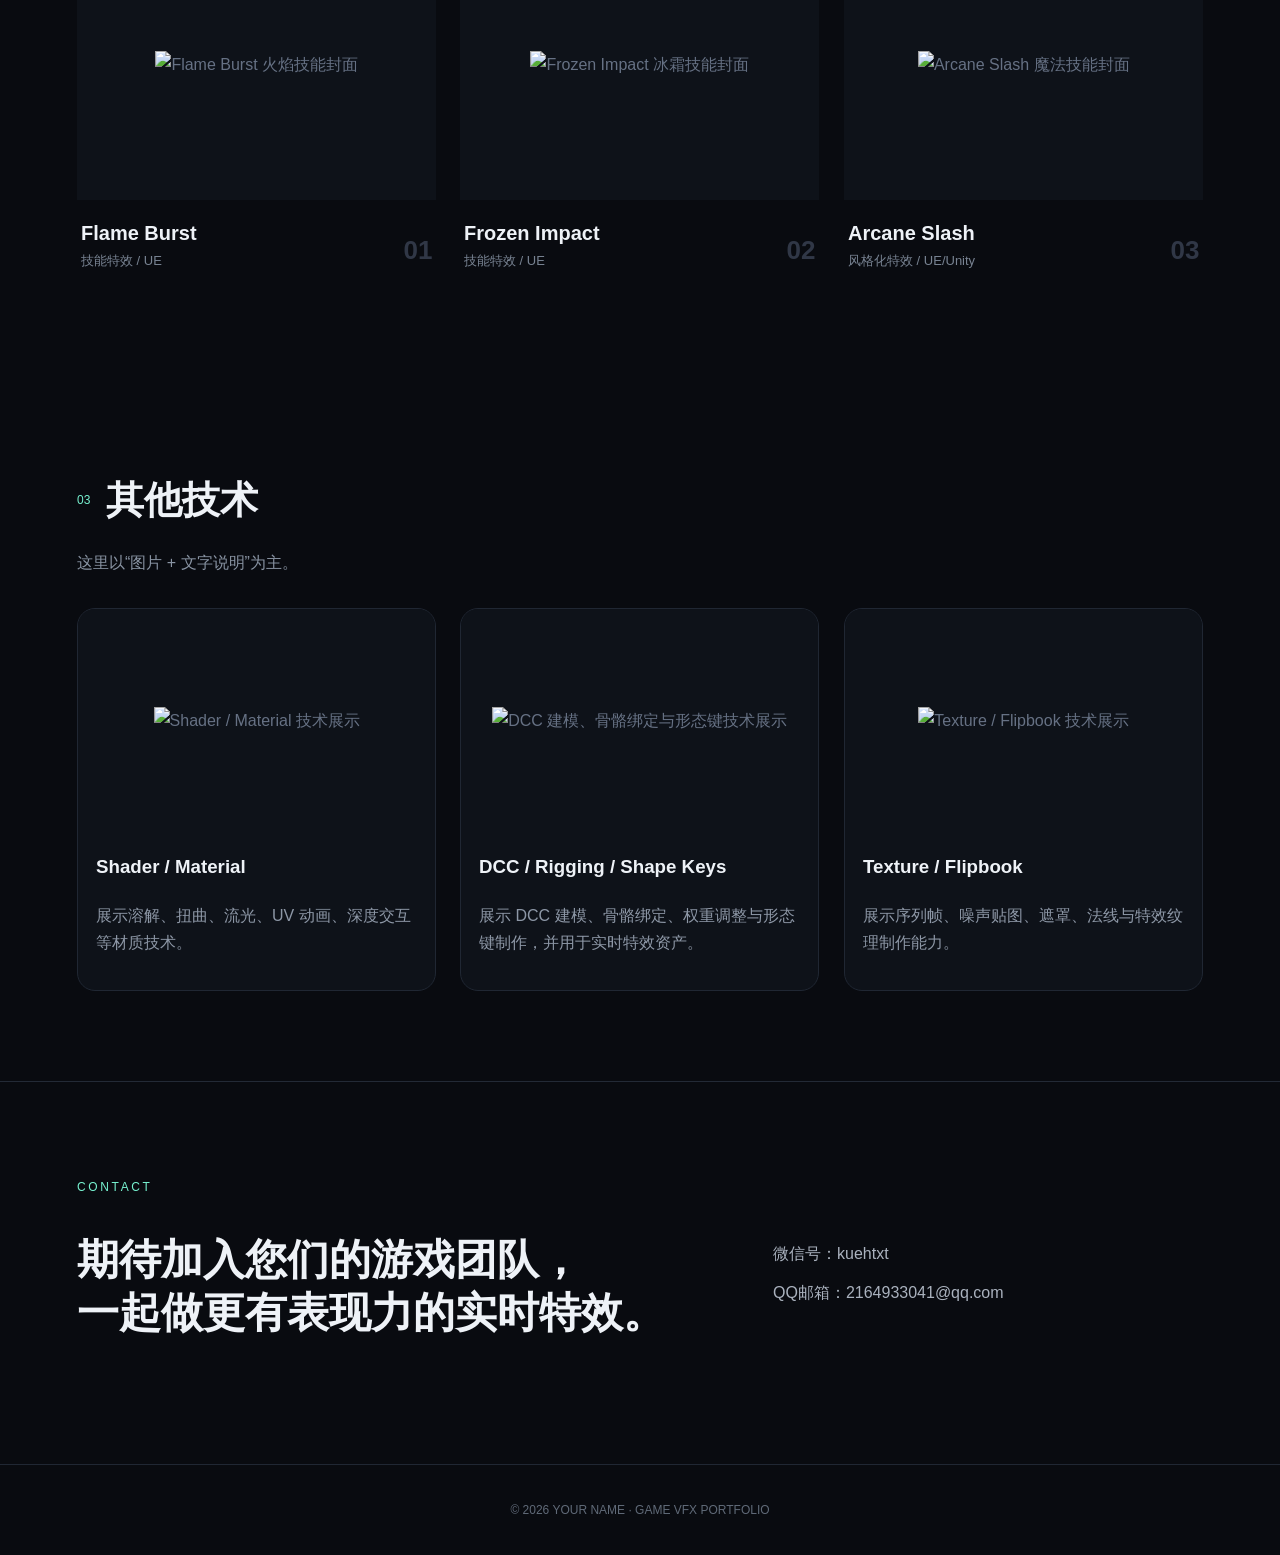
==== commit ce0e260f: "Update index.html" ====
--- a/index.html
+++ b/index.html
@@ -4,7 +4,7 @@
   <meta charset="UTF-8" />
   <meta name="viewport" content="width=device-width, initial-scale=1.0" />
   <meta name="description" content="游戏特效设计师个人作品集" />
-  <title>你的名字 | Game VFX Portfolio</title>
+  <title>顾烨鑫 | Game VFX Portfolio</title>
   <link rel="stylesheet" href="assets/css/style.css" />
 </head>
 <body>
@@ -48,12 +48,12 @@
         <div>
           <h3>关于我</h3>
           <p>
-            你好，我是「你的名字」，目前是一名即将毕业的大学生，希望进入游戏行业从事
-            游戏特效 / 实时特效设计。我的作品主要关注技能释放节奏、视觉层级、材质表现、
-            粒子系统和镜头反馈。
+            你好，我是「顾烨鑫」，目前是一名即将毕业的大学生，希望进入3D设计行业从事
+            特效 / 3D设计。我的作品主要关注技能释放节奏、视觉层级、材质表现、
+            粒子系统和镜头模型反馈。
           </p>
           <p>
-            我希望自己的特效不仅“好看”，还能够清晰表达技能信息、强化打击感，并与角色、
+            我希望自己的特效与模型不仅“好看”，还能够清晰表达技能信息、强化打击感，并与角色、
             场景和玩法节奏统一。
           </p>
         </div>
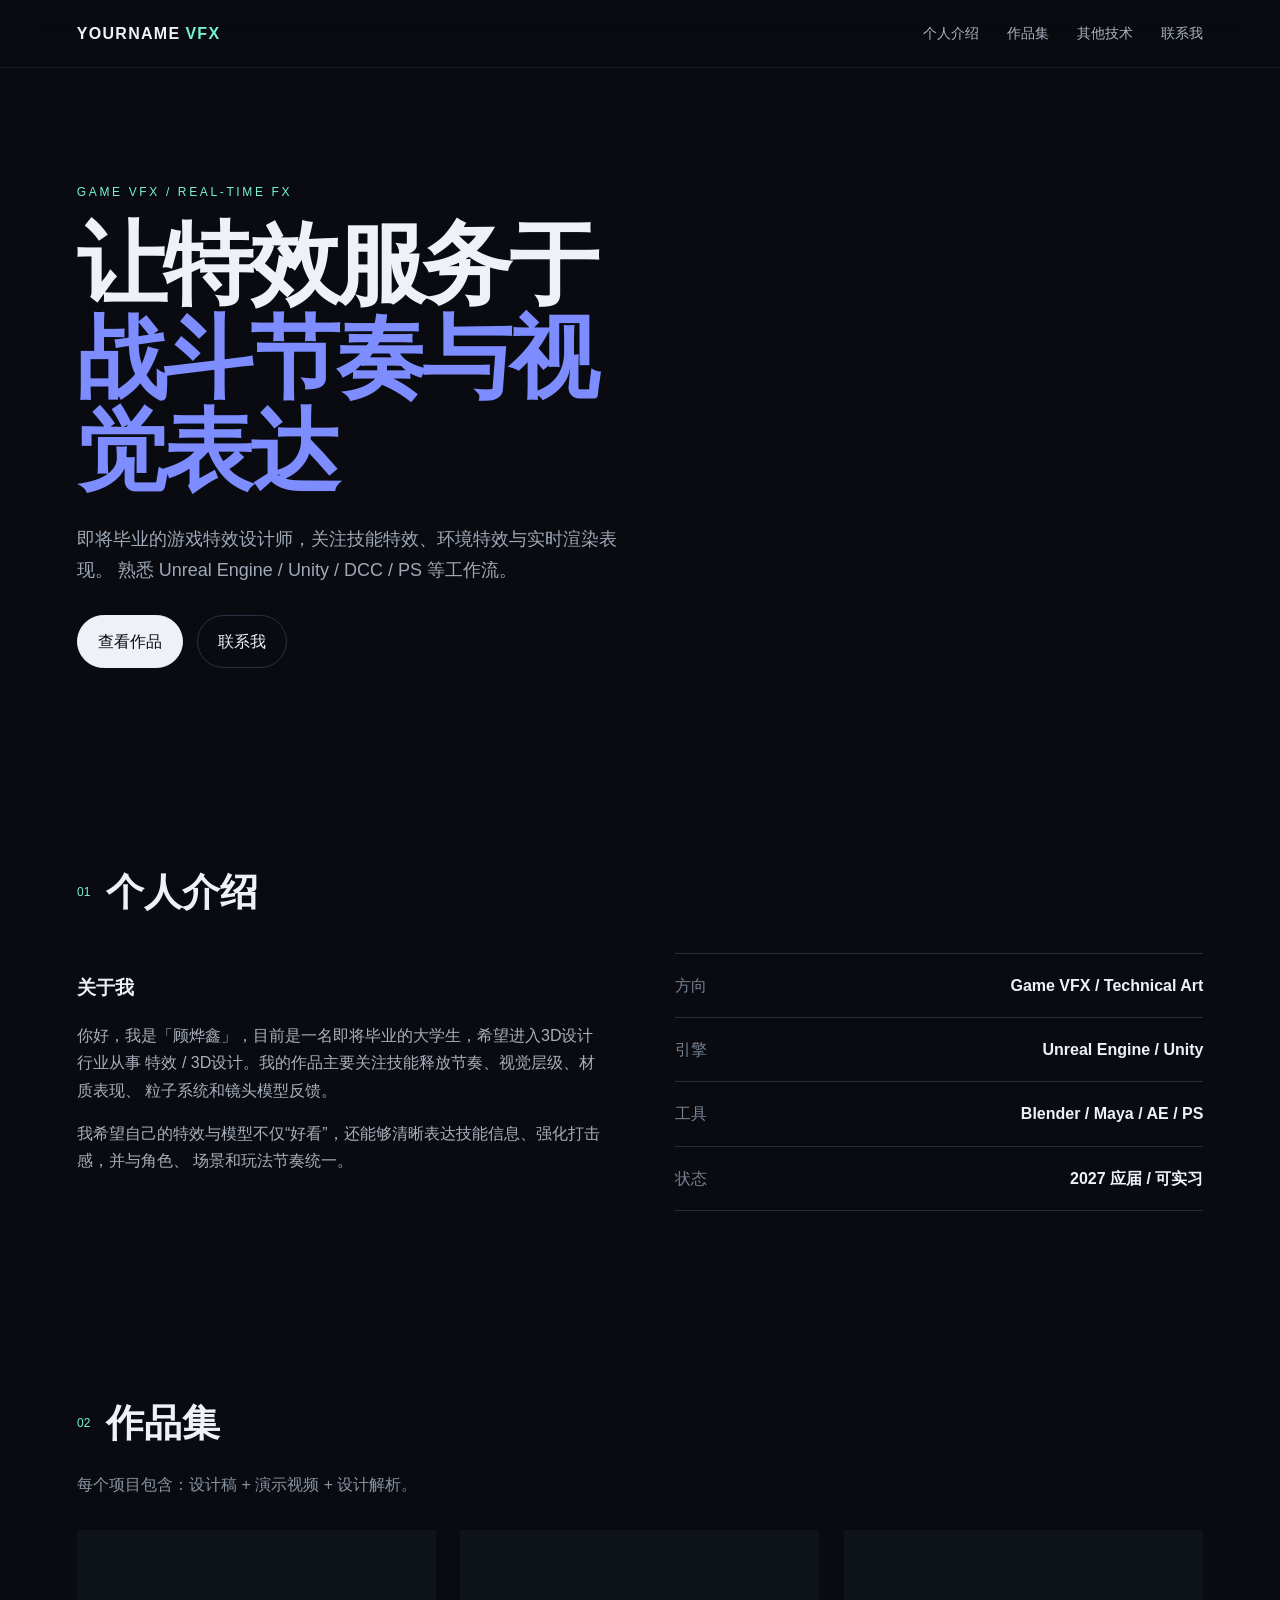
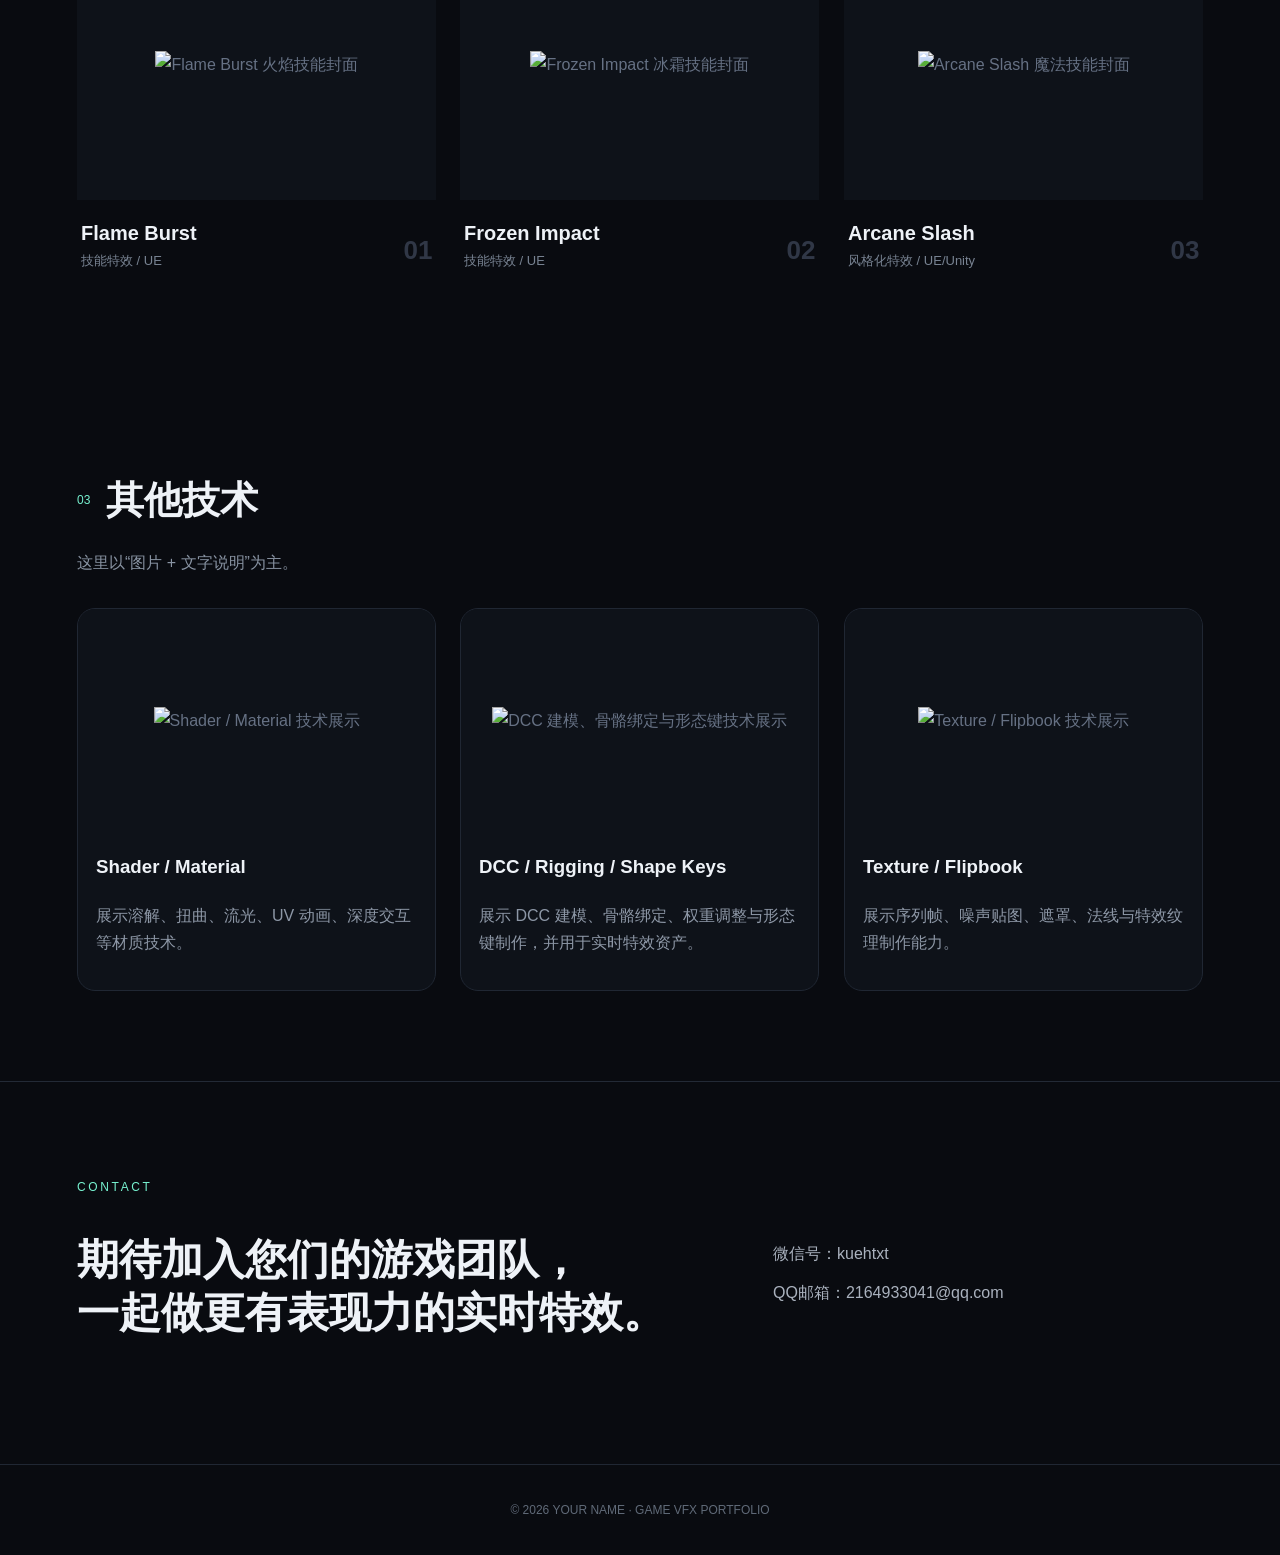
==== commit 77e43267: "Update index.html" ====
--- a/index.html
+++ b/index.html
@@ -31,13 +31,7 @@
           <a class="btn primary" href="#portfolio">查看作品</a>
           <a class="btn ghost" href="#contact">联系我</a>
         </div>
-      </div>
-      <div class="hero-card">
-        <div class="hero-placeholder">
-          <span>主视觉图</span>
-          <small>assets/images/hero-cover.jpg</small>
-        </div>
-      </div>
+      
     </section>
 
     <section id="about" class="section">
